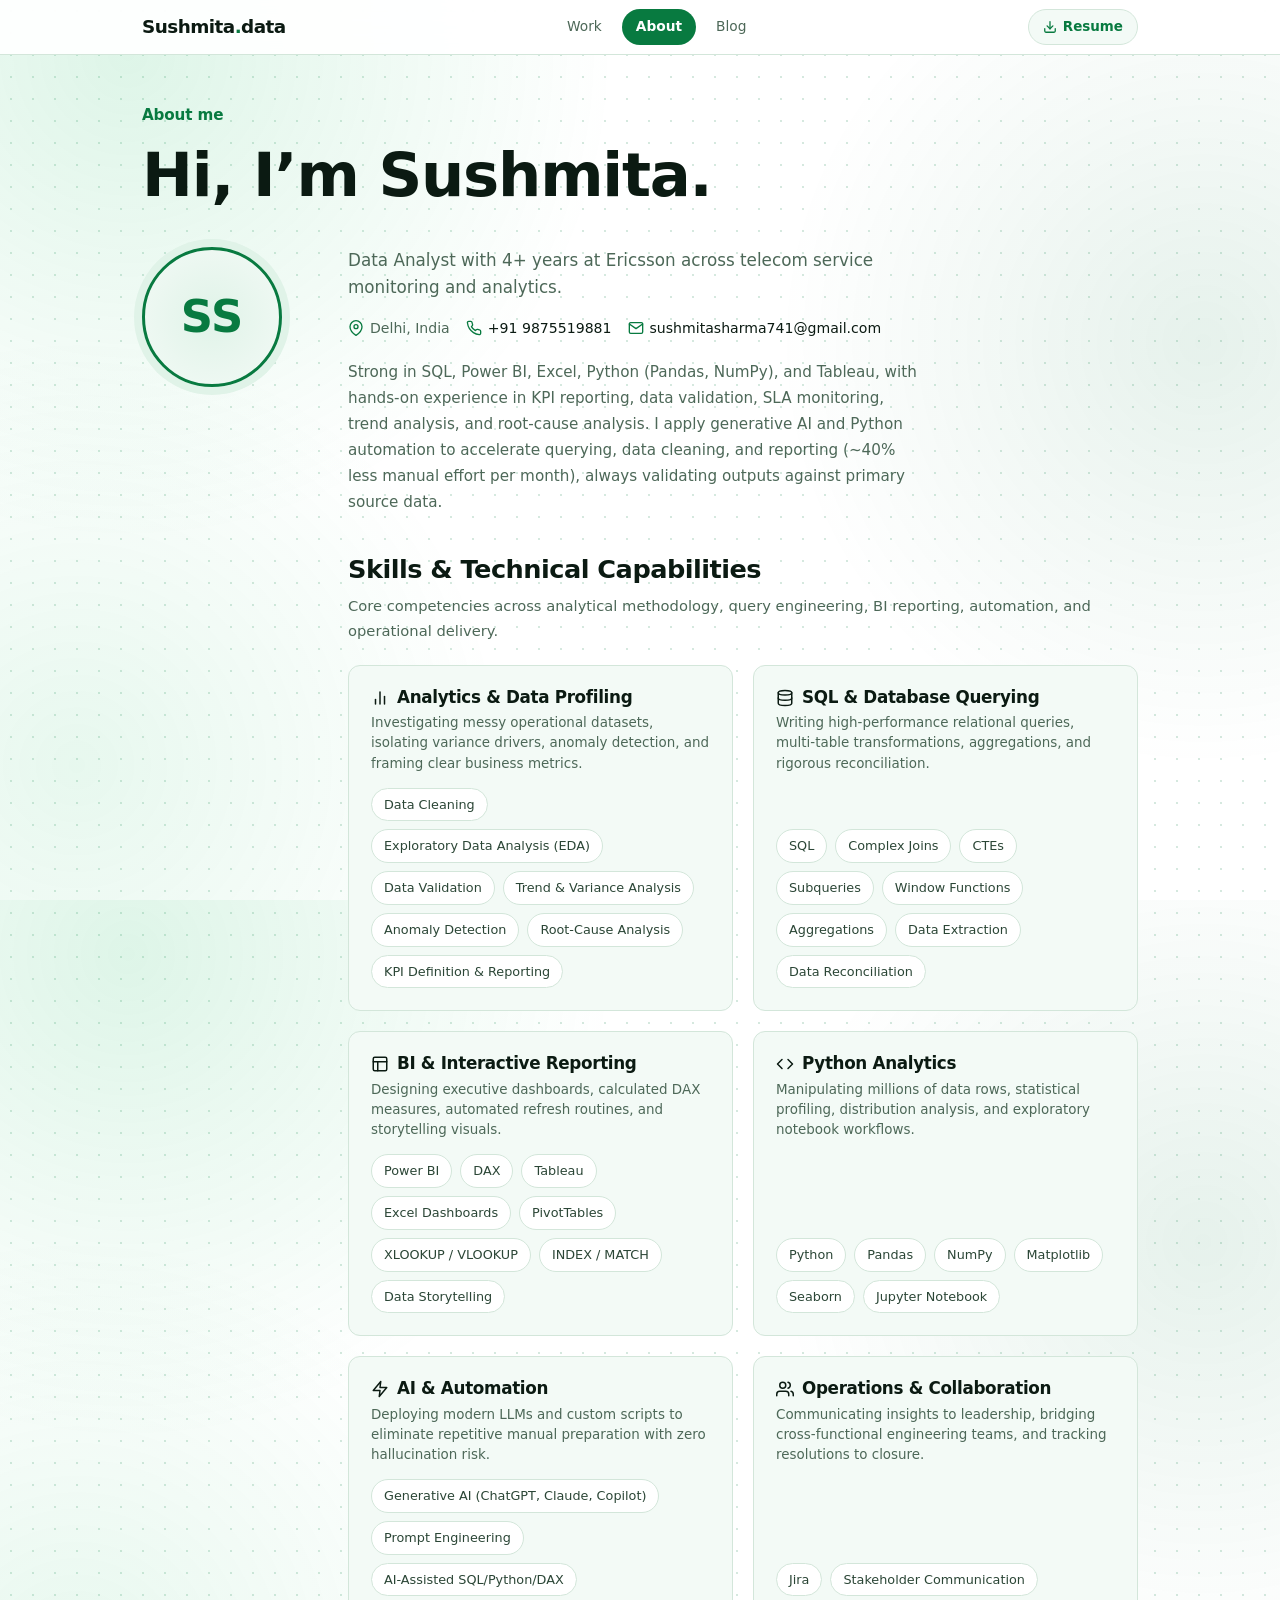
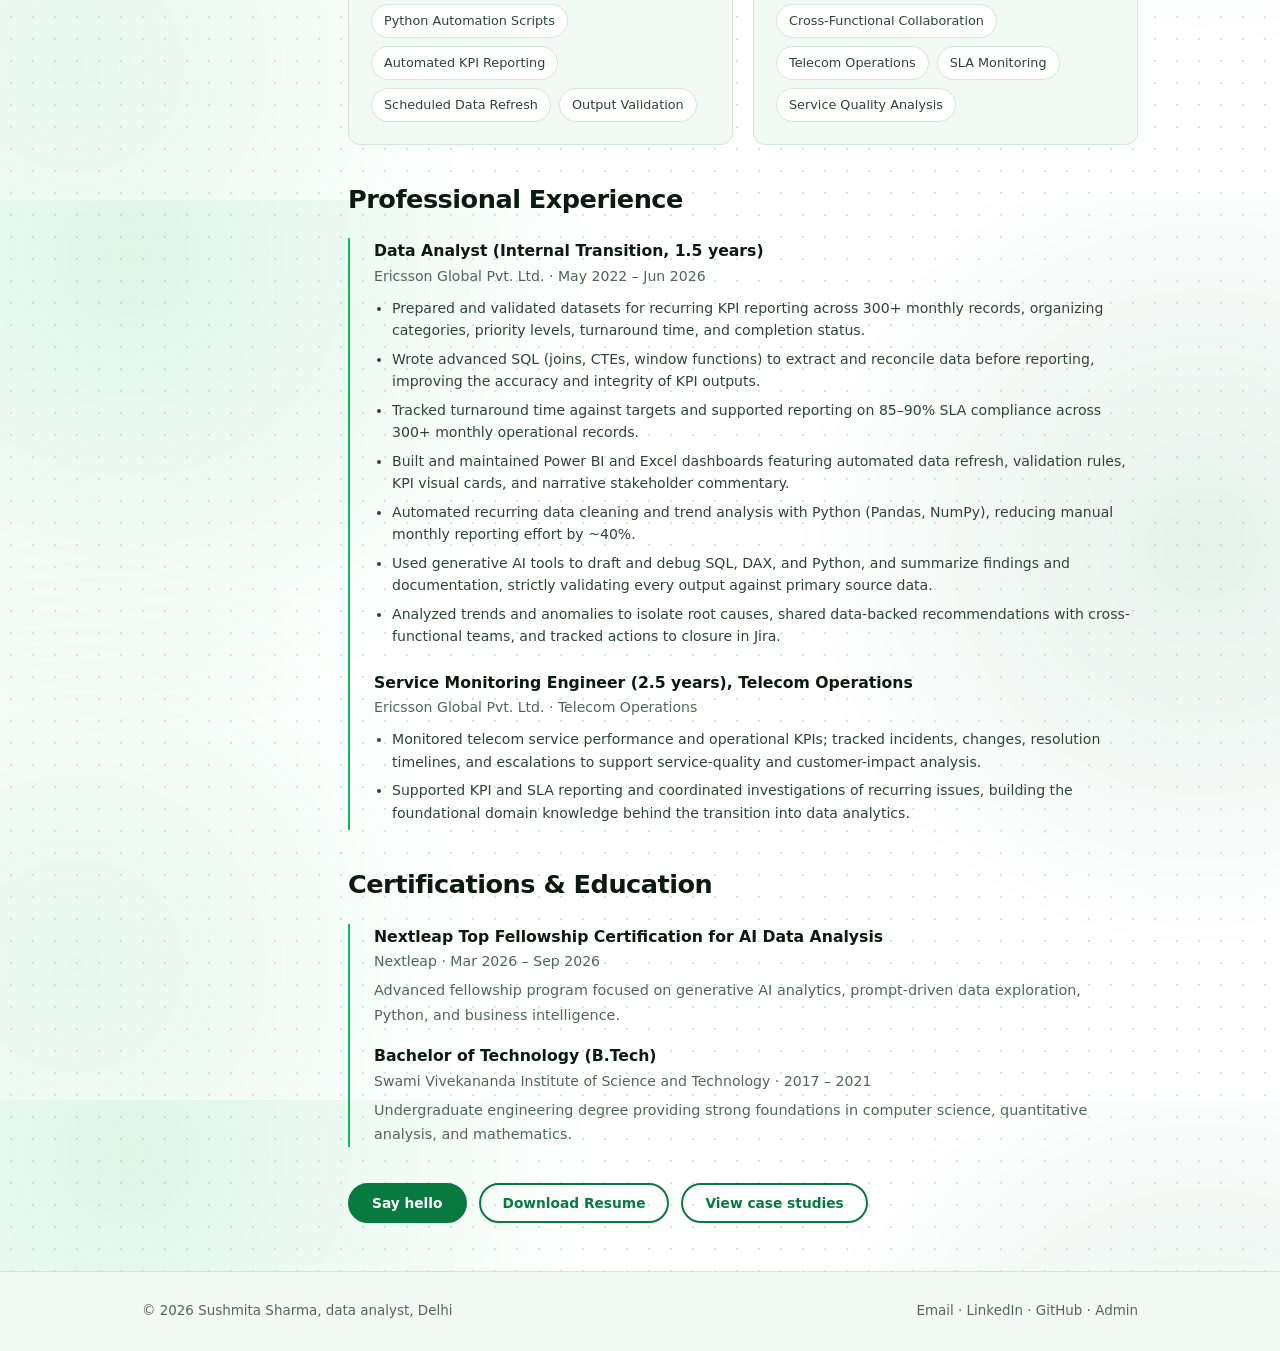
==== about.html @ 07622fa6 "Add files via upload" ====
<!DOCTYPE html>
<html lang="en">
<head>
  <meta charset="utf-8">
  <meta name="viewport" content="width=device-width, initial-scale=1, viewport-fit=cover">
  <title>About Sushmita Sharma | Data Analyst, Delhi</title>
  <meta name="description" content="Professional background of Sushmita Sharma, a Delhi-based Data Analyst with 4+ years at Ericsson specializing in SQL, Power BI, Python, KPI reporting, and AI-assisted automation.">
  <meta name="robots" content="index, follow">
  
  <!-- Security policy -->
  <meta name="referrer" content="strict-origin-when-cross-origin">
  <meta http-equiv="Content-Security-Policy" content="default-src 'self'; script-src 'self'; style-src 'self' 'unsafe-inline'; font-src 'self'; connect-src 'self'; img-src 'self' data: blob:; media-src 'self' blob:; frame-src 'none'; object-src 'none'; base-uri 'self';">

  <!-- Open Graph / Social Meta -->
  <meta property="og:type" content="website">
  <meta property="og:title" content="About Sushmita Sharma | Data Analyst, Delhi">
  <meta property="og:description" content="Professional background of Sushmita Sharma, Data Analyst with 4+ years at Ericsson across telecom service monitoring, SQL, Power BI, Python, and SLA analytics.">
  <meta name="theme-color" content="#ffffff">
  
  <link rel="icon" href="favicon.svg" type="image/svg+xml">
  
  
  <!-- Modular Stylesheets -->
  <link rel="stylesheet" href="css/style.css">
  <link rel="stylesheet" href="css/about.css">
  
  <!-- Structured Data (JSON-LD) -->
  <script type="application/ld+json">
  {
    "@context": "https://schema.org",
    "@type": "Person",
    "name": "Sushmita Sharma",
    "jobTitle": "Data Analyst",
    "email": "mailto:sushmitasharma741@gmail.com",
    "telephone": "+919875519881",
    "address": {
      "@type": "PostalAddress",
      "addressLocality": "Delhi",
      "addressCountry": "IN"
    },
    "worksFor": {
      "@type": "Organization",
      "name": "Ericsson Global Pvt. Ltd."
    },
    "alumniOf": {
      "@type": "EducationalOrganization",
      "name": "Swami Vivekananda Institute of Science and Technology"
    },
    "knowsAbout": [
      "SQL",
      "Power BI",
      "Python",
      "Pandas",
      "NumPy",
      "Tableau",
      "DAX",
      "KPI Reporting",
      "Root-Cause Analysis",
      "SLA Monitoring",
      "Generative AI",
      "Workflow Automation"
    ],
    "sameAs": [
      "https://www.linkedin.com/in/sushmita-sharma-b5aa95200",
      "https://github.com/Sushmita-Sharma1"
    ]
  }
  </script>
</head>
<body>
  <!-- Accessibility Skip Link -->
  <a href="#app" class="skip-link">Skip to main content</a>

  <!-- Global Header -->
  <header>
    <div class="w">
      <a class="logo" href="index.html">Sushmita<b>.</b>data</a>
      <nav aria-label="Main Navigation">
        <a href="index.html">Work</a>
        <a href="about.html" class="on" aria-current="page">About</a>
        <a href="blog.html">Blog</a>
      </nav>
      <a class="btn-download-nav" href="media/docs/Sushmita_Sharma_Data_Analyst_Resume-.pdf" download="Sushmita_Sharma_Data_Analyst_Resume.pdf" target="_blank" rel="noopener noreferrer" title="Download Sushmita Sharma Resume">
        <svg width="14" height="14" viewBox="0 0 24 24" fill="none" stroke="currentColor" stroke-width="2.2" stroke-linecap="round" stroke-linejoin="round" aria-hidden="true"><path d="M21 15v4a2 2 0 0 1-2 2H5a2 2 0 0 1-2-2v-4"/><polyline points="7 10 12 15 17 10"/><line x1="12" y1="15" x2="12" y2="3"/></svg>
        <span>Resume</span>
      </a>
    </div>
  </header>

  <!-- Main Content -->
  <main id="app" tabindex="-1">
    <section class="no-border">
      <div class="w">
        <p class="kick">About me</p>
        <h1 class="about-hero-title">Hi, I’m Sushmita.</h1>
        
        <div class="about">
          <!-- Monogram Badge Avatar -->
          <div class="mono" aria-hidden="true">SS</div>
          
          <div class="about-content">
            <p class="lead">Data Analyst with 4+ years at Ericsson across telecom service monitoring and analytics.</p>
            
            <!-- Quick Contact / Location Metadata -->
            <div class="about-meta-row">
              <span class="about-meta-item">
                <svg width="16" height="16" viewBox="0 0 24 24" fill="none" stroke="currentColor" stroke-width="2" stroke-linecap="round" stroke-linejoin="round" aria-hidden="true"><path d="M21 10c0 7-9 13-9 13s-9-6-9-13a9 9 0 0 1 18 0z"/><circle cx="12" cy="10" r="3"/></svg>
                Delhi, India
              </span>
              <span class="about-meta-item">
                <svg width="16" height="16" viewBox="0 0 24 24" fill="none" stroke="currentColor" stroke-width="2" stroke-linecap="round" stroke-linejoin="round" aria-hidden="true"><path d="M22 16.92v3a2 2 0 0 1-2.18 2 19.79 19.79 0 0 1-8.63-3.07 19.5 19.5 0 0 1-6-6 19.79 19.79 0 0 1-3.07-8.67A2 2 0 0 1 4.11 2h3a2 2 0 0 1 2 1.72 12.84 12.84 0 0 0 .7 2.81 2 2 0 0 1-.45 2.11L8.09 9.91a16 16 0 0 0 6 6l1.27-1.27a2 2 0 0 1 2.11-.45 12.84 12.84 0 0 0 2.81.7A2 2 0 0 1 22 16.92z"/></svg>
                <a href="tel:+919875519881">+91 9875519881</a>
              </span>
              <span class="about-meta-item">
                <svg width="16" height="16" viewBox="0 0 24 24" fill="none" stroke="currentColor" stroke-width="2" stroke-linecap="round" stroke-linejoin="round" aria-hidden="true"><path d="M4 4h16c1.1 0 2 .9 2 2v12c0 1.1-.9 2-2 2H4c-1.1 0-2-.9-2-2V6c0-1.1.9-2 2-2z"/><polyline points="22,6 12,13 2,6"/></svg>
                <a href="mailto:sushmitasharma741@gmail.com">sushmitasharma741@gmail.com</a>
              </span>
            </div>

            <p class="about-bio">Strong in SQL, Power BI, Excel, Python (Pandas, NumPy), and Tableau, with hands-on experience in KPI reporting, data validation, SLA monitoring, trend analysis, and root-cause analysis. I apply generative AI and Python automation to accelerate querying, data cleaning, and reporting (~40% less manual effort per month), always validating outputs against primary source data.</p>

            <!-- Skills Section Matrix (Sectioned with Headings) -->
            <h2 class="about-section-heading">Skills &amp; Technical Capabilities</h2>
            <p class="about-section-subhead">Core competencies across analytical methodology, query engineering, BI reporting, automation, and operational delivery.</p>

            <div class="skills-matrix">
              <!-- Category 1: Analytics -->
              <div class="skill-category-card">
                <h3>
                  <svg width="18" height="18" viewBox="0 0 24 24" fill="none" stroke="currentColor" stroke-width="2" stroke-linecap="round" stroke-linejoin="round" aria-hidden="true"><line x1="18" y1="20" x2="18" y2="10"/><line x1="12" y1="20" x2="12" y2="4"/><line x1="6" y1="20" x2="6" y2="14"/></svg>
                  Analytics &amp; Data Profiling
                </h3>
                <p class="skill-desc">Investigating messy operational datasets, isolating variance drivers, anomaly detection, and framing clear business metrics.</p>
                <div class="chips">
                  <span>Data Cleaning</span>
                  <span>Exploratory Data Analysis (EDA)</span>
                  <span>Data Validation</span>
                  <span>Trend &amp; Variance Analysis</span>
                  <span>Anomaly Detection</span>
                  <span>Root-Cause Analysis</span>
                  <span>KPI Definition &amp; Reporting</span>
                </div>
              </div>

              <!-- Category 2: SQL and Databases -->
              <div class="skill-category-card">
                <h3>
                  <svg width="18" height="18" viewBox="0 0 24 24" fill="none" stroke="currentColor" stroke-width="2" stroke-linecap="round" stroke-linejoin="round" aria-hidden="true"><ellipse cx="12" cy="5" rx="9" ry="3"/><path d="M21 12c0 1.66-4 3-9 3s-9-1.34-9-3"/><path d="M3 5v14c0 1.66 4 3 9 3s9-1.34 9-3V5"/></svg>
                  SQL &amp; Database Querying
                </h3>
                <p class="skill-desc">Writing high-performance relational queries, multi-table transformations, aggregations, and rigorous reconciliation.</p>
                <div class="chips">
                  <span>SQL</span>
                  <span>Complex Joins</span>
                  <span>CTEs</span>
                  <span>Subqueries</span>
                  <span>Window Functions</span>
                  <span>Aggregations</span>
                  <span>Data Extraction</span>
                  <span>Data Reconciliation</span>
                </div>
              </div>

              <!-- Category 3: BI and Reporting -->
              <div class="skill-category-card">
                <h3>
                  <svg width="18" height="18" viewBox="0 0 24 24" fill="none" stroke="currentColor" stroke-width="2" stroke-linecap="round" stroke-linejoin="round" aria-hidden="true"><rect x="3" y="3" width="18" height="18" rx="2"/><path d="M3 9h18"/><path d="M9 21V9"/></svg>
                  BI &amp; Interactive Reporting
                </h3>
                <p class="skill-desc">Designing executive dashboards, calculated DAX measures, automated refresh routines, and storytelling visuals.</p>
                <div class="chips">
                  <span>Power BI</span>
                  <span>DAX</span>
                  <span>Tableau</span>
                  <span>Excel Dashboards</span>
                  <span>PivotTables</span>
                  <span>XLOOKUP / VLOOKUP</span>
                  <span>INDEX / MATCH</span>
                  <span>Data Storytelling</span>
                </div>
              </div>

              <!-- Category 4: Python -->
              <div class="skill-category-card">
                <h3>
                  <svg width="18" height="18" viewBox="0 0 24 24" fill="none" stroke="currentColor" stroke-width="2" stroke-linecap="round" stroke-linejoin="round" aria-hidden="true"><polyline points="16 18 22 12 16 6"/><polyline points="8 6 2 12 8 18"/></svg>
                  Python Analytics
                </h3>
                <p class="skill-desc">Manipulating millions of data rows, statistical profiling, distribution analysis, and exploratory notebook workflows.</p>
                <div class="chips">
                  <span>Python</span>
                  <span>Pandas</span>
                  <span>NumPy</span>
                  <span>Matplotlib</span>
                  <span>Seaborn</span>
                  <span>Jupyter Notebook</span>
                </div>
              </div>

              <!-- Category 5: AI and Automation -->
              <div class="skill-category-card">
                <h3>
                  <svg width="18" height="18" viewBox="0 0 24 24" fill="none" stroke="currentColor" stroke-width="2" stroke-linecap="round" stroke-linejoin="round" aria-hidden="true"><polygon points="13 2 3 14 12 14 11 22 21 10 12 10 13 2"/></svg>
                  AI &amp; Automation
                </h3>
                <p class="skill-desc">Deploying modern LLMs and custom scripts to eliminate repetitive manual preparation with zero hallucination risk.</p>
                <div class="chips">
                  <span>Generative AI (ChatGPT, Claude, Copilot)</span>
                  <span>Prompt Engineering</span>
                  <span>AI-Assisted SQL/Python/DAX</span>
                  <span>Python Automation Scripts</span>
                  <span>Automated KPI Reporting</span>
                  <span>Scheduled Data Refresh</span>
                  <span>Output Validation</span>
                </div>
              </div>

              <!-- Category 6: Executions & Operations -->
              <div class="skill-category-card">
                <h3>
                  <svg width="18" height="18" viewBox="0 0 24 24" fill="none" stroke="currentColor" stroke-width="2" stroke-linecap="round" stroke-linejoin="round" aria-hidden="true"><path d="M17 21v-2a4 4 0 0 0-4-4H5a4 4 0 0 0-4 4v2"/><circle cx="9" cy="7" r="4"/><path d="M23 21v-2a4 4 0 0 0-3-3.87"/><path d="M16 3.13a4 4 0 0 1 0 7.75"/></svg>
                  Operations &amp; Collaboration
                </h3>
                <p class="skill-desc">Communicating insights to leadership, bridging cross-functional engineering teams, and tracking resolutions to closure.</p>
                <div class="chips">
                  <span>Jira</span>
                  <span>Stakeholder Communication</span>
                  <span>Cross-Functional Collaboration</span>
                  <span>Telecom Operations</span>
                  <span>SLA Monitoring</span>
                  <span>Service Quality Analysis</span>
                </div>
              </div>
            </div>

            <!-- Career Experience Timeline -->
            <h2 class="about-section-heading">Professional Experience</h2>
            <div class="tl">
              <!-- Role 1 -->
              <div class="tl-item">
                <div class="tl-role">Data Analyst (Internal Transition, 1.5 years)</div>
                <div class="tl-company">Ericsson Global Pvt. Ltd. &middot; May 2022 &ndash; Jun 2026</div>
                <ul class="tl-bullets">
                  <li>Prepared and validated datasets for recurring KPI reporting across 300+ monthly records, organizing categories, priority levels, turnaround time, and completion status.</li>
                  <li>Wrote advanced SQL (joins, CTEs, window functions) to extract and reconcile data before reporting, improving the accuracy and integrity of KPI outputs.</li>
                  <li>Tracked turnaround time against targets and supported reporting on 85–90% SLA compliance across 300+ monthly operational records.</li>
                  <li>Built and maintained Power BI and Excel dashboards featuring automated data refresh, validation rules, KPI visual cards, and narrative stakeholder commentary.</li>
                  <li>Automated recurring data cleaning and trend analysis with Python (Pandas, NumPy), reducing manual monthly reporting effort by ~40%.</li>
                  <li>Used generative AI tools to draft and debug SQL, DAX, and Python, and summarize findings and documentation, strictly validating every output against primary source data.</li>
                  <li>Analyzed trends and anomalies to isolate root causes, shared data-backed recommendations with cross-functional teams, and tracked actions to closure in Jira.</li>
                </ul>
              </div>

              <!-- Role 2 -->
              <div class="tl-item">
                <div class="tl-role">Service Monitoring Engineer (2.5 years), Telecom Operations</div>
                <div class="tl-company">Ericsson Global Pvt. Ltd. &middot; Telecom Operations</div>
                <ul class="tl-bullets">
                  <li>Monitored telecom service performance and operational KPIs; tracked incidents, changes, resolution timelines, and escalations to support service-quality and customer-impact analysis.</li>
                  <li>Supported KPI and SLA reporting and coordinated investigations of recurring issues, building the foundational domain knowledge behind the transition into data analytics.</li>
                </ul>
              </div>
            </div>

            <!-- Education & Certifications -->
            <h2 class="about-section-heading">Certifications &amp; Education</h2>
            <div class="tl">
              <div class="tl-item">
                <div class="tl-role">Nextleap Top Fellowship Certification for AI Data Analysis</div>
                <div class="tl-company">Nextleap &middot; Mar 2026 &ndash; Sep 2026</div>
                <p class="tl-desc">Advanced fellowship program focused on generative AI analytics, prompt-driven data exploration, Python, and business intelligence.</p>
              </div>
              <div class="tl-item">
                <div class="tl-role">Bachelor of Technology (B.Tech)</div>
                <div class="tl-company">Swami Vivekananda Institute of Science and Technology &middot; 2017 &ndash; 2021</div>
                <p class="tl-desc">Undergraduate engineering degree providing strong foundations in computer science, quantitative analysis, and mathematics.</p>
              </div>
            </div>

            <!-- Action Buttons -->
            <div class="row" style="margin-top: 36px;">
              <a class="btn" href="mailto:sushmitasharma741@gmail.com?subject=Analytics%20Opportunity">Say hello</a>
              <a class="btn o" href="media/docs/Sushmita_Sharma_Data_Analyst_Resume-.pdf" download="Sushmita_Sharma_Data_Analyst_Resume.pdf" target="_blank" rel="noopener noreferrer">Download Resume</a>
              <a class="btn o" href="work.html">View case studies</a>
            </div>
          </div>
        </div>
      </div>
    </section>
  </main>

  <!-- Global Footer -->
  <footer>
    <div class="w">
      <span>&copy; <span id="yr">2026</span> Sushmita Sharma, data analyst, Delhi</span>
      <span>
        <a href="mailto:sushmitasharma741@gmail.com">Email</a> &middot;
        <a href="https://www.linkedin.com/in/sushmita-sharma-b5aa95200" rel="noopener noreferrer" target="_blank">LinkedIn</a> &middot;
        <a href="https://github.com/Sushmita-Sharma1" rel="noopener noreferrer" target="_blank">GitHub</a> &middot;
        <a href="admin.html">Admin</a>
      </span>
    </div>
  </footer>

  <!-- Scripts -->
  <script src="js/app.js" defer></script>
</body>
</html>
---- css/style.css ----
/**
 * Sushmita Sharma Portfolio - Core Design System & Global Styles
 * Architecture: Modular CSS with CSS Custom Properties, Modern Reset, and Fluid Typography
 * Author: Sushmita Sharma (Refactored to Staff Frontend Standard)
 */

/* ==========================================================================
   1. Design Tokens & CSS Variables
   ========================================================================== */
:root {
  /* Color Palette */
  --color-bg: #ffffff;
  --color-surface: #f3faf6;
  --color-surface-hover: #eaf5ef;
  --color-surface-2: #e0f3e8;
  --color-ink: #0b1a12;
  --color-ink-secondary: #2b4636;
  --color-mute: #4d6858;
  --color-line: #d3e6da;
  
  /* Brand Accents */
  --color-primary: #087a40;
  --color-primary-rgb: 8, 122, 64;
  --color-primary-hover: #065e31;
  --color-accent: #12b85a;
  --color-accent-rgb: 18, 184, 90;
  --color-accent-soft: #8fdcb0;

  /* Typography */
  --font-sans: system-ui, -apple-system, 'Segoe UI', Roboto, 'Helvetica Neue', Arial, 'Noto Sans', sans-serif;
  --font-mono: 'SFMono-Regular', Consolas, 'Liberation Mono', Menlo, monospace;
  --line-height-base: 1.7;
  --line-height-heading: 1.15;
  --letter-spacing-tight: -0.02em;

  /* Layout & Spacing */
  --max-width-content: 1040px;
  --max-width-prose: 720px;
  --header-height: 54px;
  --radius-sm: 8px;
  --radius-md: 12px;
  --radius-lg: 16px;
  --radius-xl: 22px;
  --radius-pill: 9999px;

  /* Shadows & Elevation */
  --shadow-sm: 0 2px 8px rgba(8, 122, 64, 0.08);
  --shadow-card: 0 8px 22px -14px rgba(8, 122, 64, 0.4);
  --shadow-card-hover: 0 14px 28px -12px rgba(8, 122, 64, 0.45);

  /* Transitions */
  --transition-fast: 0.15s cubic-bezier(0.4, 0, 0.2, 1);
  --transition-normal: 0.25s cubic-bezier(0.4, 0, 0.2, 1);
  --transition-smooth: 0.4s cubic-bezier(0.16, 1, 0.3, 1);

  /* Safe Area Insets for Modern Mobile Browsers */
  --safe-top: env(safe-area-inset-top, 0px);
  --safe-bottom: env(safe-area-inset-bottom, 0px);

  color-scheme: light;
}

/* ==========================================================================
   2. Modern Reset & Base Rules
   ========================================================================== */
*,
*::before,
*::after {
  box-sizing: border-box;
  margin: 0;
  padding: 0;
}

html {
  height: 100%;
  font-size: 16px;
  scroll-behavior: smooth;
  scroll-padding-top: calc(var(--header-height) + 24px + var(--safe-top));
  -webkit-text-size-adjust: 100%;
  padding-top: var(--safe-top);
  padding-bottom: var(--safe-bottom);
}

body {
  min-height: 100%;
  display: flex;
  flex-direction: column;
  background-color: var(--color-bg);
  background-image: 
    radial-gradient(circle at 10% 6%, rgba(var(--color-accent-rgb), 0.14), transparent 34%),
    radial-gradient(circle at 94% 38%, rgba(var(--color-primary-rgb), 0.10), transparent 32%),
    radial-gradient(circle at 6% 85%, rgba(var(--color-accent-rgb), 0.10), transparent 30%),
    radial-gradient(rgba(var(--color-primary-rgb), 0.17) 1px, transparent 1.2px);
  background-position: 0 0;
  background-size: auto, auto, auto, 22px 22px;
  color: var(--color-ink);
  font-family: var(--font-sans);
  font-size: 0.92rem;
  font-weight: 400;
  line-height: var(--line-height-base);
  text-rendering: optimizeLegibility;
  -webkit-font-smoothing: antialiased;
  -moz-osx-font-smoothing: grayscale;
}

/* Status bar protector on mobile */
body::before {
  content: "";
  position: fixed;
  inset: 0 0 auto;
  height: var(--safe-top);
  background: var(--color-bg);
  z-index: 100;
}

/* ==========================================================================
   3. Accessible Skip Link
   ========================================================================== */
.skip-link {
  position: absolute;
  top: -100px;
  left: 16px;
  background: var(--color-primary);
  color: #ffffff;
  padding: 8px 16px;
  border-radius: var(--radius-sm);
  font-weight: 600;
  font-size: 0.88rem;
  text-decoration: none;
  z-index: 999;
  transition: top var(--transition-fast);
}

.skip-link:focus {
  top: 16px;
  outline: 3px solid var(--color-accent);
  outline-offset: 2px;
}

/* Screen reader only utility */
.sr-only {
  position: absolute;
  width: 1px;
  height: 1px;
  padding: 0;
  margin: -1px;
  overflow: hidden;
  clip: rect(0, 0, 0, 0);
  white-space: nowrap;
  border: 0;
}

/* ==========================================================================
   4. Typography & Common Elements
   ========================================================================== */
h1, h2, h3, h4, h5, h6 {
  color: var(--color-ink);
  font-family: var(--font-sans);
  font-weight: 700;
  line-height: var(--line-height-heading);
  letter-spacing: var(--letter-spacing-tight);
}

h1 {
  font-size: clamp(1.9rem, 4.6vw, 3.2rem);
  font-weight: 800;
  max-width: 15em;
  margin-bottom: 12px;
}

h1.full-width {
  max-width: none;
}

h1 em {
  font-style: normal;
  color: var(--color-primary);
}

h2 {
  font-size: clamp(1.4rem, 3vw, 2rem);
  margin-bottom: 10px;
}

h3 {
  font-size: 1.25rem;
}

p {
  margin-bottom: 1rem;
}

p:last-child {
  margin-bottom: 0;
}

a {
  color: var(--color-primary);
  text-decoration: none;
  transition: color var(--transition-fast);
}

a:hover {
  color: var(--color-primary-hover);
}

:focus-visible {
  outline: 3px solid var(--color-primary);
  outline-offset: 3px;
}

/* Kicker / Subtitle */
.kick {
  color: var(--color-primary);
  font-weight: 600;
  font-size: 0.95rem;
  text-transform: none;
  letter-spacing: -0.01em;
  margin-bottom: 12px;
}

/* Lead paragraph */
.lead {
  font-size: 1.05rem;
  color: var(--color-mute);
  max-width: 34em;
  line-height: 1.6;
  margin-top: 14px;
  margin-bottom: 0;
}

.note {
  color: var(--color-mute);
  font-size: 0.9rem;
  line-height: 1.5;
}

/* ==========================================================================
   5. Layout & Containers
   ========================================================================== */
.w {
  width: 100%;
  max-width: var(--max-width-content);
  margin-left: auto;
  margin-right: auto;
  padding-left: 22px;
  padding-right: 22px;
}

#app {
  flex: 1 0 auto;
  outline: none;
}

section {
  padding: 48px 0;
  border-top: 1px solid var(--line, var(--color-line));
}

section.no-border,
section:first-of-type {
  border-top: 0;
}

.row {
  display: flex;
  gap: 12px;
  flex-wrap: wrap;
  align-items: center;
  margin-top: 24px;
}

/* ==========================================================================
   6. Header & Navigation
   ========================================================================== */
header {
  position: sticky;
  top: var(--safe-top);
  z-index: 50;
  background: rgba(255, 255, 255, 0.92);
  backdrop-filter: blur(12px);
  -webkit-backdrop-filter: blur(12px);
  border-bottom: 1px solid var(--color-line);
  transition: border-color var(--transition-fast);
}

header .w {
  display: flex;
  justify-content: space-between;
  align-items: center;
  height: var(--header-height);
}

.logo {
  font-weight: 800;
  font-size: 1.15rem;
  color: var(--color-ink);
  letter-spacing: -0.03em;
  text-decoration: none;
}

.logo b {
  color: var(--color-primary);
}

nav {
  display: flex;
  align-items: center;
  gap: 6px;
}

nav a {
  padding: 6px 14px;
  border-radius: var(--radius-pill);
  color: var(--color-mute);
  text-decoration: none;
  font-weight: 500;
  font-size: 0.86rem;
  transition: all var(--transition-fast);
}

nav a:hover {
  color: #ffffff;
  background: var(--color-primary);
}

nav a.on,
nav a[aria-current="page"] {
  color: #ffffff;
  background: var(--color-primary);
  font-weight: 600;
}

.btn-download-nav {
  display: inline-flex;
  align-items: center;
  gap: 6px;
  padding: 6px 14px;
  border-radius: var(--radius-pill);
  background: var(--color-surface);
  color: var(--color-primary);
  border: 1.5px solid var(--color-line);
  font-family: var(--font-sans);
  font-size: 0.84rem;
  font-weight: 600;
  text-decoration: none;
  transition: all var(--transition-fast);
  white-space: nowrap;
}

.btn-download-nav:hover {
  background: var(--color-primary);
  color: #ffffff;
  border-color: var(--color-primary);
  box-shadow: 0 4px 12px rgba(var(--color-primary-rgb), 0.22);
  transform: translateY(-1px);
}

.btn-download-nav svg {
  transition: transform var(--transition-fast);
}

.btn-download-nav:hover svg {
  transform: translateY(1.5px);
}

/* ==========================================================================
   7. Buttons & Form Controls
   ========================================================================== */
.btn,
button {
  font-family: var(--font-sans);
  font-size: 0.86rem;
  font-weight: 600;
  cursor: pointer;
  border-radius: var(--radius-pill);
  padding: 10px 22px;
  border: 2px solid var(--color-primary);
  background: var(--color-primary);
  color: #ffffff;
  text-decoration: none;
  display: inline-flex;
  align-items: center;
  justify-content: center;
  gap: 8px;
  line-height: 1.2;
  transition: background-color var(--transition-fast), border-color var(--transition-fast), color var(--transition-fast), transform var(--transition-fast);
}

.btn:hover,
button:hover:not(:disabled) {
  background: var(--color-primary-hover);
  border-color: var(--color-primary-hover);
  color: #ffffff;
}

.btn.o,
button.o,
.btn--outline {
  background: transparent;
  color: var(--color-primary);
}

.btn.o:hover,
button.o:hover:not(:disabled),
.btn--outline:hover {
  background: var(--color-primary);
  color: #ffffff;
}

button:disabled {
  opacity: 0.55;
  cursor: not-allowed;
}

/* Form Styles */
form {
  display: grid;
  gap: 16px;
  max-width: var(--max-width-prose);
}

label {
  font-weight: 500;
  font-size: 0.9rem;
  display: grid;
  gap: 6px;
  color: var(--color-ink);
}

input,
select,
textarea {
  font-family: var(--font-sans);
  font-size: 0.96rem;
  background: var(--color-surface);
  color: var(--color-ink);
  border: 1px solid var(--color-line);
  border-radius: var(--radius-md);
  padding: 11px 14px;
  width: 100%;
  transition: border-color var(--transition-fast), box-shadow var(--transition-fast);
}

input:focus,
select:focus,
textarea:focus {
  outline: none;
  border-color: var(--color-primary);
  box-shadow: 0 0 0 3px rgba(var(--color-primary-rgb), 0.15);
}

textarea {
  min-height: 180px;
  resize: vertical;
}

/* ==========================================================================
   8. Cards & Chips
   ========================================================================== */
.grid {
  display: grid;
  grid-template-columns: repeat(auto-fill, minmax(280px, 1fr));
  gap: 20px;
  margin-top: 24px;
}

.card {
  display: flex;
  flex-direction: column;
  background: var(--color-surface);
  border: 1px solid var(--color-line);
  border-radius: var(--radius-lg);
  padding: 22px;
  text-decoration: none;
  color: var(--color-ink);
  transition: border-color var(--transition-normal), transform var(--transition-normal), box-shadow var(--transition-normal);
  position: relative;
  overflow: hidden;
  box-shadow: var(--shadow-card);
}

.card::before {
  content: "";
  position: absolute;
  left: 0;
  top: 0;
  height: 3px;
  width: 36%;
  background: linear-gradient(90deg, var(--color-primary), transparent);
  transition: width var(--transition-smooth);
}

.card:hover {
  border-color: var(--color-primary);
  transform: translateY(-4px);
  box-shadow: var(--shadow-card-hover);
}

.card:hover::before {
  width: 100%;
}

.card small {
  color: var(--color-primary);
  font-weight: 600;
  font-size: 0.82rem;
  letter-spacing: -0.01em;
}

.card h3 {
  font-size: 1.15rem;
  margin: 8px 0;
  line-height: 1.3;
}

.card p {
  color: var(--color-mute);
  font-size: 0.88rem;
  line-height: 1.5;
  margin: 0 0 16px;
  flex-grow: 1;
}

.chips {
  display: flex;
  flex-wrap: wrap;
  gap: 6px;
  margin-top: auto;
}

.chips span {
  font-size: 0.76rem;
  font-weight: 500;
  padding: 3px 10px;
  border-radius: var(--radius-pill);
  background: var(--color-surface-2);
  color: var(--color-primary);
}

/* ==========================================================================
   9. Footer
   ========================================================================== */
footer {
  border-top: 1px solid var(--color-line);
  background: var(--color-surface);
  padding: 28px 0;
  color: var(--color-mute);
  font-size: 0.84rem;
  margin-top: auto;
}

footer .w {
  display: flex;
  justify-content: space-between;
  align-items: center;
  flex-wrap: wrap;
  gap: 14px;
}

footer a {
  color: var(--color-mute);
  text-decoration: none;
  transition: color var(--transition-fast);
}

footer a:hover {
  color: var(--color-primary);
}

/* ==========================================================================
   10. Responsive & Accessibility Queries
   ========================================================================== */
@media (max-width: 820px) {
  header .w {
    height: auto;
    padding-top: 10px;
    padding-bottom: 10px;
    flex-wrap: wrap;
    gap: 8px;
  }

  .grid {
    grid-template-columns: 1fr;
  }
}

@media (prefers-reduced-motion: reduce) {
  html {
    scroll-behavior: auto;
  }

  *,
  *::before,
  *::after {
    animation-duration: 0.01ms !important;
    animation-iteration-count: 1 !important;
    transition-duration: 0.01ms !important;
    scroll-behavior: auto !important;
  }
}
---- css/about.css ----
/**
 * Sushmita Sharma Portfolio - About Page Styles
 * Styles for Profile Grid, Monogram Badge, Career Timeline, and Skills Matrix
 */

/* ==========================================================================
   1. About Layout
   ========================================================================== */
.about-hero-title {
  font-size: clamp(2.2rem, 5vw, 3.8rem);
  font-weight: 800;
  max-width: none;
}

.about {
  display: grid;
  grid-template-columns: 170px 1fr;
  gap: 36px;
  align-items: start;
  margin-top: 36px;
}

.about-content .lead {
  margin-top: 0;
  margin-bottom: 16px;
}

.about-bio {
  color: var(--color-mute);
  max-width: 38em;
  font-size: 0.95rem;
  margin-bottom: 24px;
}

/* ==========================================================================
   2. Monogram Badge
   ========================================================================== */
.mono {
  width: 140px;
  height: 140px;
  border-radius: 50%;
  border: 3px solid var(--color-primary);
  box-shadow: 0 0 0 8px var(--color-surface-2);
  display: grid;
  place-items: center;
  font-size: 2.8rem;
  font-weight: 800;
  color: var(--color-primary);
  background: radial-gradient(circle, var(--color-surface-2), var(--color-surface));
  user-select: none;
}

/* ==========================================================================
   3. Career Timeline
   ========================================================================== */
.tl {
  border-left: 2px solid var(--color-accent);
  padding-left: 24px;
  margin-top: 24px;
  margin-bottom: 32px;
  display: grid;
  gap: 16px;
}

.tl-item {
  position: relative;
}

.tl-role {
  color: var(--color-ink);
  font-weight: 600;
  font-size: 0.98rem;
}

.tl-company {
  color: var(--color-mute);
  font-size: 0.88rem;
  margin-bottom: 4px;
}

.tl-desc {
  color: var(--color-mute);
  font-size: 0.9rem;
  margin: 0;
}

.tl-bullets {
  margin: 8px 0 0 18px;
  padding: 0;
  color: var(--color-ink-secondary);
  font-size: 0.88rem;
  line-height: 1.6;
}

.tl-bullets li {
  margin-bottom: 6px;
}

.about-meta-row {
  display: flex;
  flex-wrap: wrap;
  gap: 16px;
  margin-bottom: 20px;
  font-size: 0.88rem;
  color: var(--color-mute);
}

.about-meta-item {
  display: inline-flex;
  align-items: center;
  gap: 6px;
}

.about-meta-item svg {
  color: var(--color-primary);
  flex-shrink: 0;
}

.about-meta-item a {
  color: var(--color-ink);
  text-decoration: none;
}

.about-meta-item a:hover {
  color: var(--color-primary);
  text-decoration: underline;
}

/* ==========================================================================
   4. Toolkit & Skills Matrix
   ========================================================================== */
.about-section-heading {
  font-size: 1.6rem;
  font-weight: 700;
  margin-top: 40px;
  margin-bottom: 8px;
  color: var(--color-ink);
}

.about-section-subhead {
  color: var(--color-mute);
  font-size: 0.92rem;
  margin-bottom: 22px;
}

.skills-matrix {
  display: grid;
  grid-template-columns: repeat(auto-fit, minmax(280px, 1fr));
  gap: 20px;
  margin-bottom: 36px;
}

.skill-category-card {
  background: var(--color-surface);
  border: 1px solid var(--color-line);
  border-radius: var(--radius-md);
  padding: 22px;
  transition: all var(--transition-fast);
  display: flex;
  flex-direction: column;
}

.skill-category-card:hover {
  border-color: var(--color-primary);
  background: #ffffff;
  box-shadow: 0 6px 18px rgba(8, 122, 64, 0.08);
  transform: translateY(-2px);
}

.skill-category-card h3 {
  font-size: 1.05rem;
  font-weight: 700;
  color: var(--color-ink);
  margin-bottom: 6px;
  display: flex;
  align-items: center;
  gap: 8px;
}

.skill-category-card .skill-desc {
  font-size: 0.84rem;
  color: var(--color-mute);
  margin-bottom: 14px;
  line-height: 1.5;
  flex-grow: 1;
}

.skill-category-card .chips {
  display: flex;
  flex-wrap: wrap;
  gap: 8px;
}

.skill-category-card .chips span {
  padding: 5px 12px;
  font-size: 0.8rem;
  font-weight: 500;
  background: #ffffff;
  border: 1px solid var(--color-line);
  border-radius: var(--radius-pill);
  color: var(--color-ink-secondary);
  transition: all var(--transition-fast);
}

.skill-category-card:hover .chips span {
  background: var(--color-surface);
}

.skill-category-card .chips span:hover {
  border-color: var(--color-primary);
  color: var(--color-primary);
  background: #ffffff;
}

.chips.skills {
  margin-bottom: 32px;
}

.chips.skills span {
  padding: 6px 14px;
  font-size: 0.82rem;
  font-weight: 500;
}

/* ==========================================================================
   5. Responsive
   ========================================================================== */
@media (max-width: 820px) {
  .about {
    grid-template-columns: 1fr;
    gap: 24px;
  }

  .mono {
    margin: 0 auto;
  }
}

@media (max-width: 480px) {
  .skills-matrix {
    grid-template-columns: 1fr;
    gap: 16px;
  }

  .skill-category-card {
    padding: 16px;
  }

  .about-meta-row {
    flex-direction: column;
    gap: 8px;
  }
}
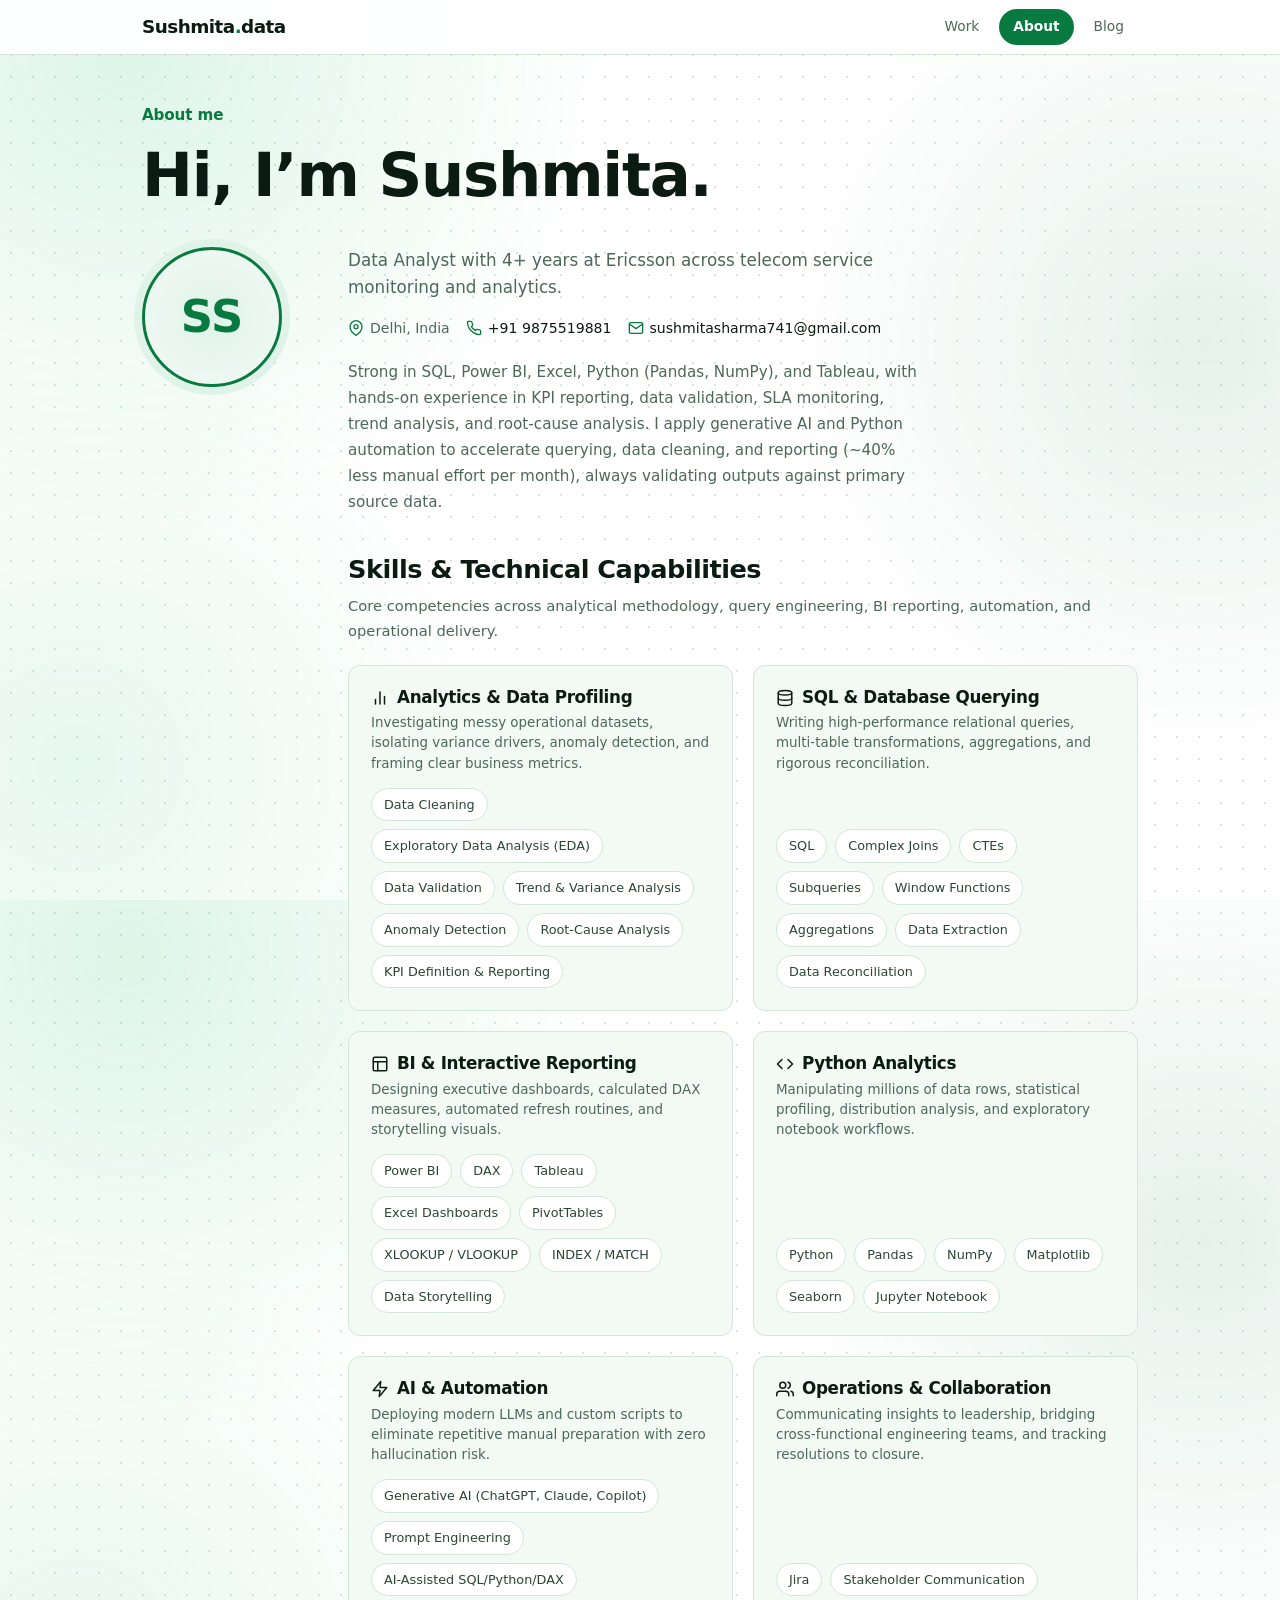
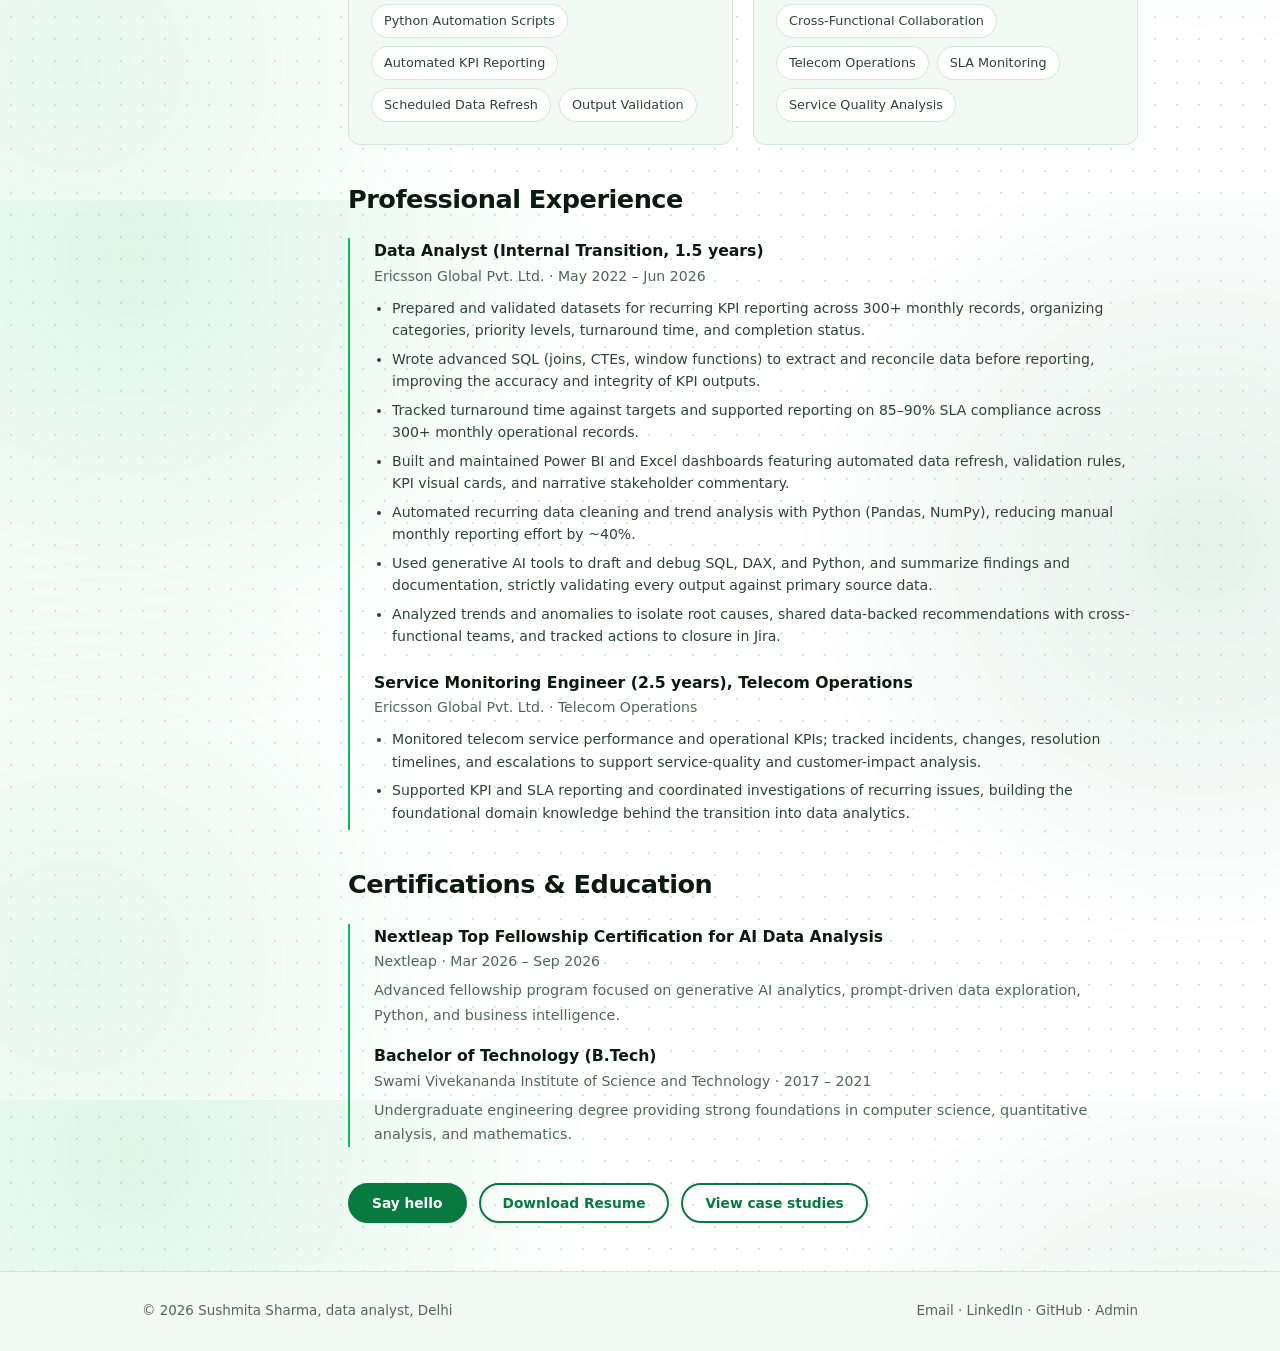
==== commit 52d615a9: "Update about.html" ====
--- a/about.html
+++ b/about.html
@@ -80,10 +80,10 @@
         <a href="about.html" class="on" aria-current="page">About</a>
         <a href="blog.html">Blog</a>
       </nav>
-      <a class="btn-download-nav" href="media/docs/Sushmita_Sharma_Data_Analyst_Resume-.pdf" download="Sushmita_Sharma_Data_Analyst_Resume.pdf" target="_blank" rel="noopener noreferrer" title="Download Sushmita Sharma Resume">
+      <!-- <a class="btn-download-nav" href="media/Sushmita_Sharma_Data_Analyst.pdf" target="_blank" rel="noopener noreferrer" title="Download Sushmita Sharma Resume">
         <svg width="14" height="14" viewBox="0 0 24 24" fill="none" stroke="currentColor" stroke-width="2.2" stroke-linecap="round" stroke-linejoin="round" aria-hidden="true"><path d="M21 15v4a2 2 0 0 1-2 2H5a2 2 0 0 1-2-2v-4"/><polyline points="7 10 12 15 17 10"/><line x1="12" y1="15" x2="12" y2="3"/></svg>
         <span>Resume</span>
-      </a>
+      </a> -->
     </div>
   </header>
 
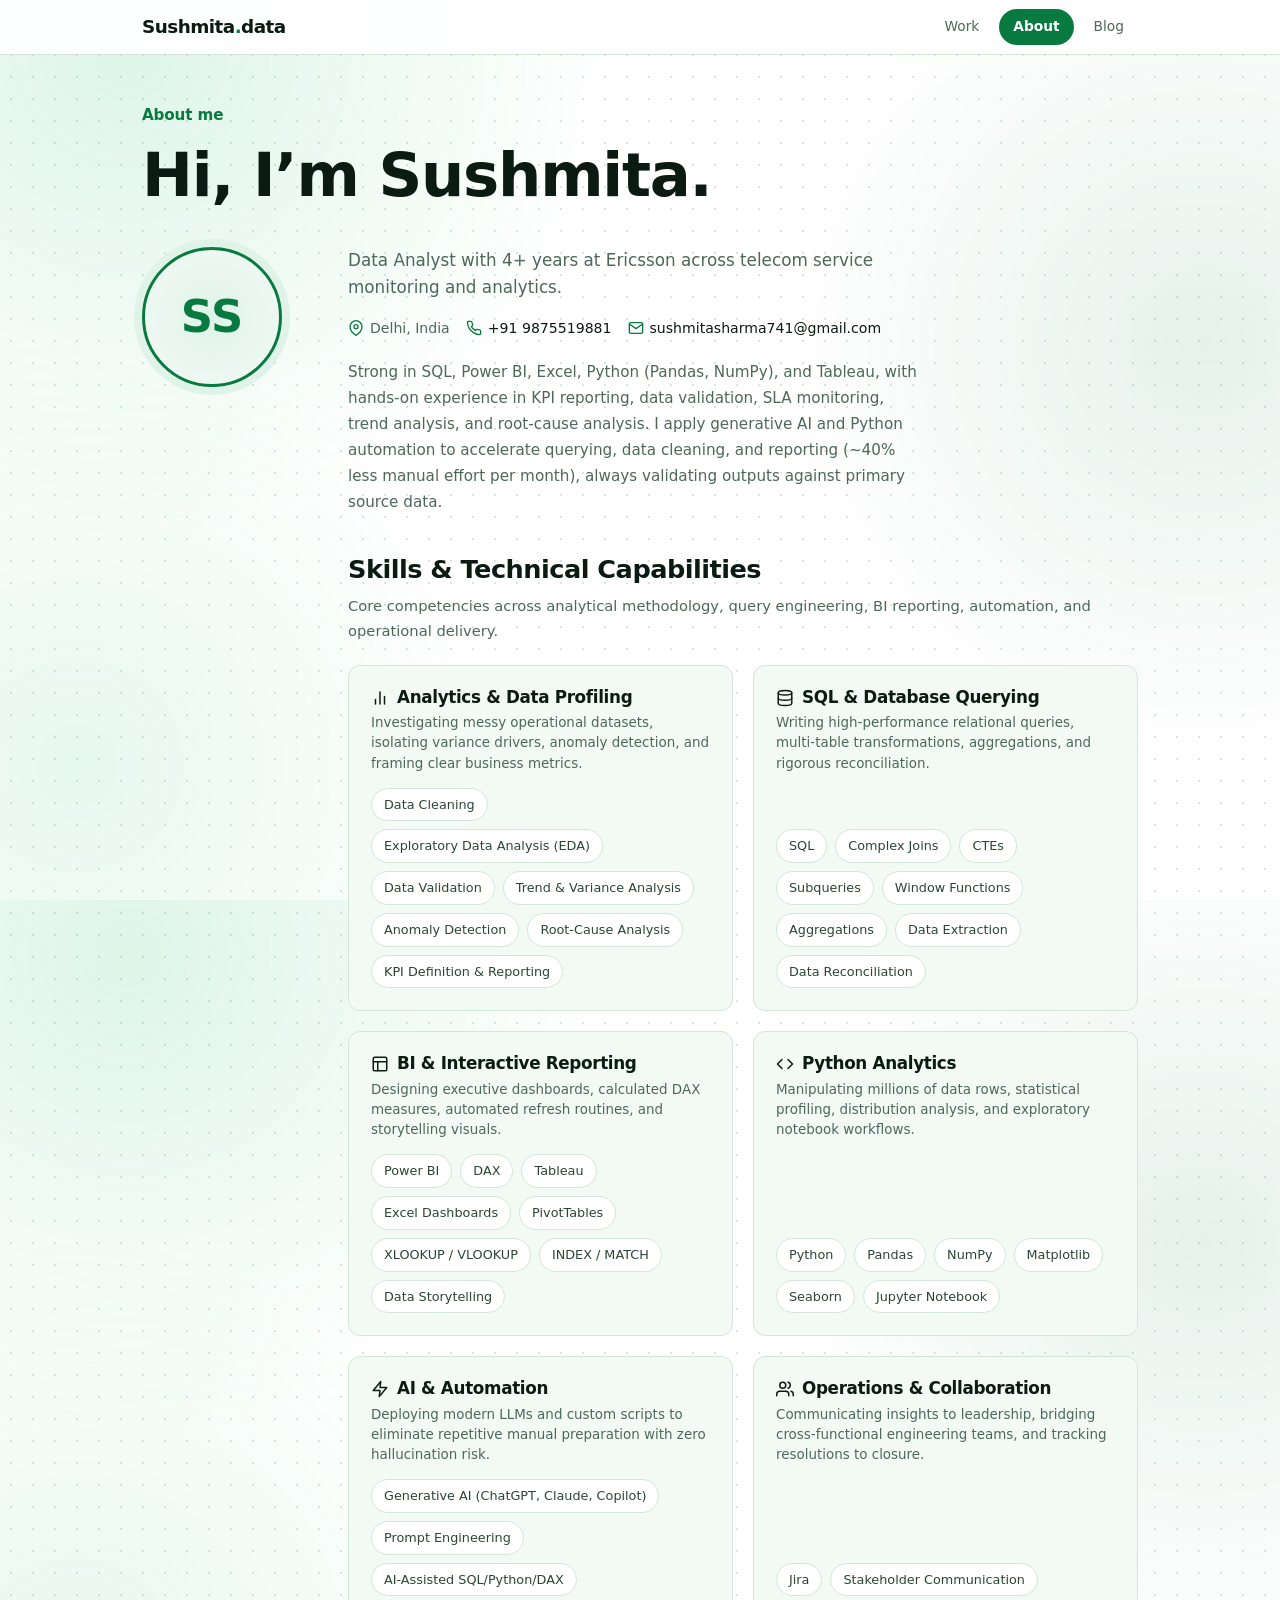
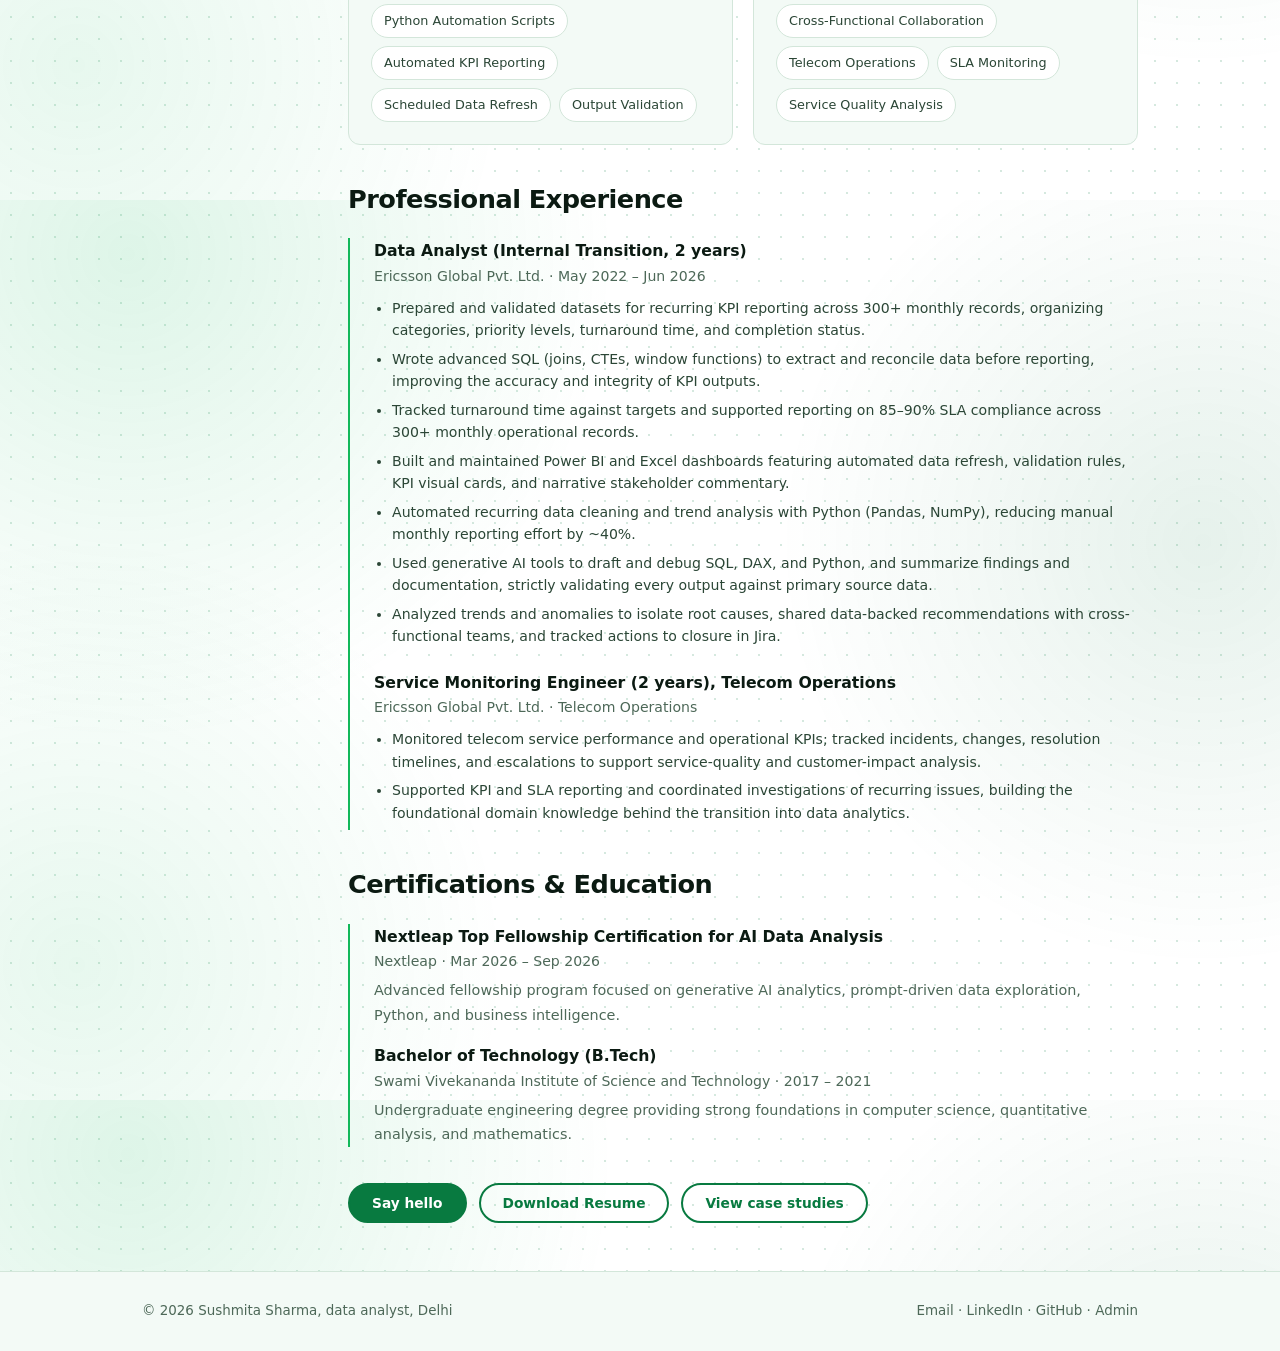
==== commit 4ace00f4: "Update about.html" ====
--- a/about.html
+++ b/about.html
@@ -238,7 +238,7 @@
             <div class="tl">
               <!-- Role 1 -->
               <div class="tl-item">
-                <div class="tl-role">Data Analyst (Internal Transition, 1.5 years)</div>
+                <div class="tl-role">Data Analyst (Internal Transition, 2 years)</div>
                 <div class="tl-company">Ericsson Global Pvt. Ltd. &middot; May 2022 &ndash; Jun 2026</div>
                 <ul class="tl-bullets">
                   <li>Prepared and validated datasets for recurring KPI reporting across 300+ monthly records, organizing categories, priority levels, turnaround time, and completion status.</li>
@@ -253,7 +253,7 @@
 
               <!-- Role 2 -->
               <div class="tl-item">
-                <div class="tl-role">Service Monitoring Engineer (2.5 years), Telecom Operations</div>
+                <div class="tl-role">Service Monitoring Engineer (2 years), Telecom Operations</div>
                 <div class="tl-company">Ericsson Global Pvt. Ltd. &middot; Telecom Operations</div>
                 <ul class="tl-bullets">
                   <li>Monitored telecom service performance and operational KPIs; tracked incidents, changes, resolution timelines, and escalations to support service-quality and customer-impact analysis.</li>
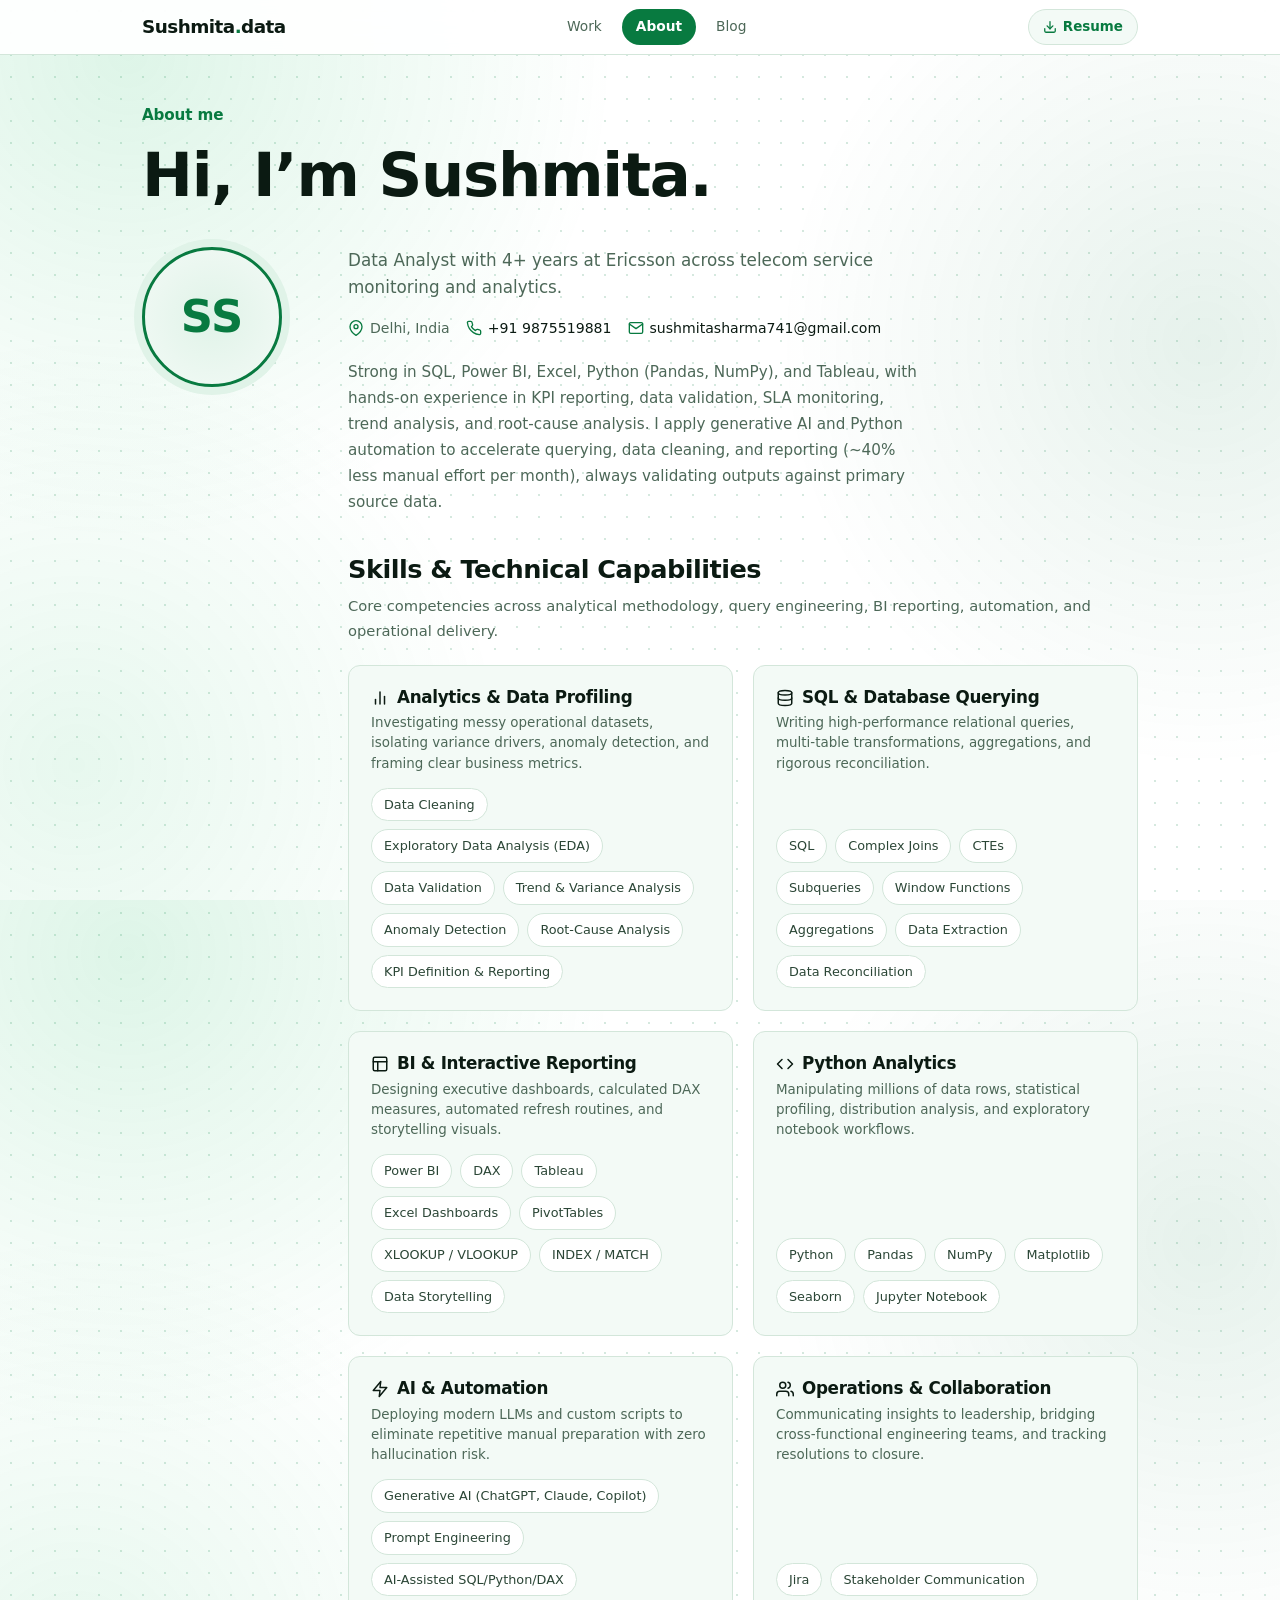
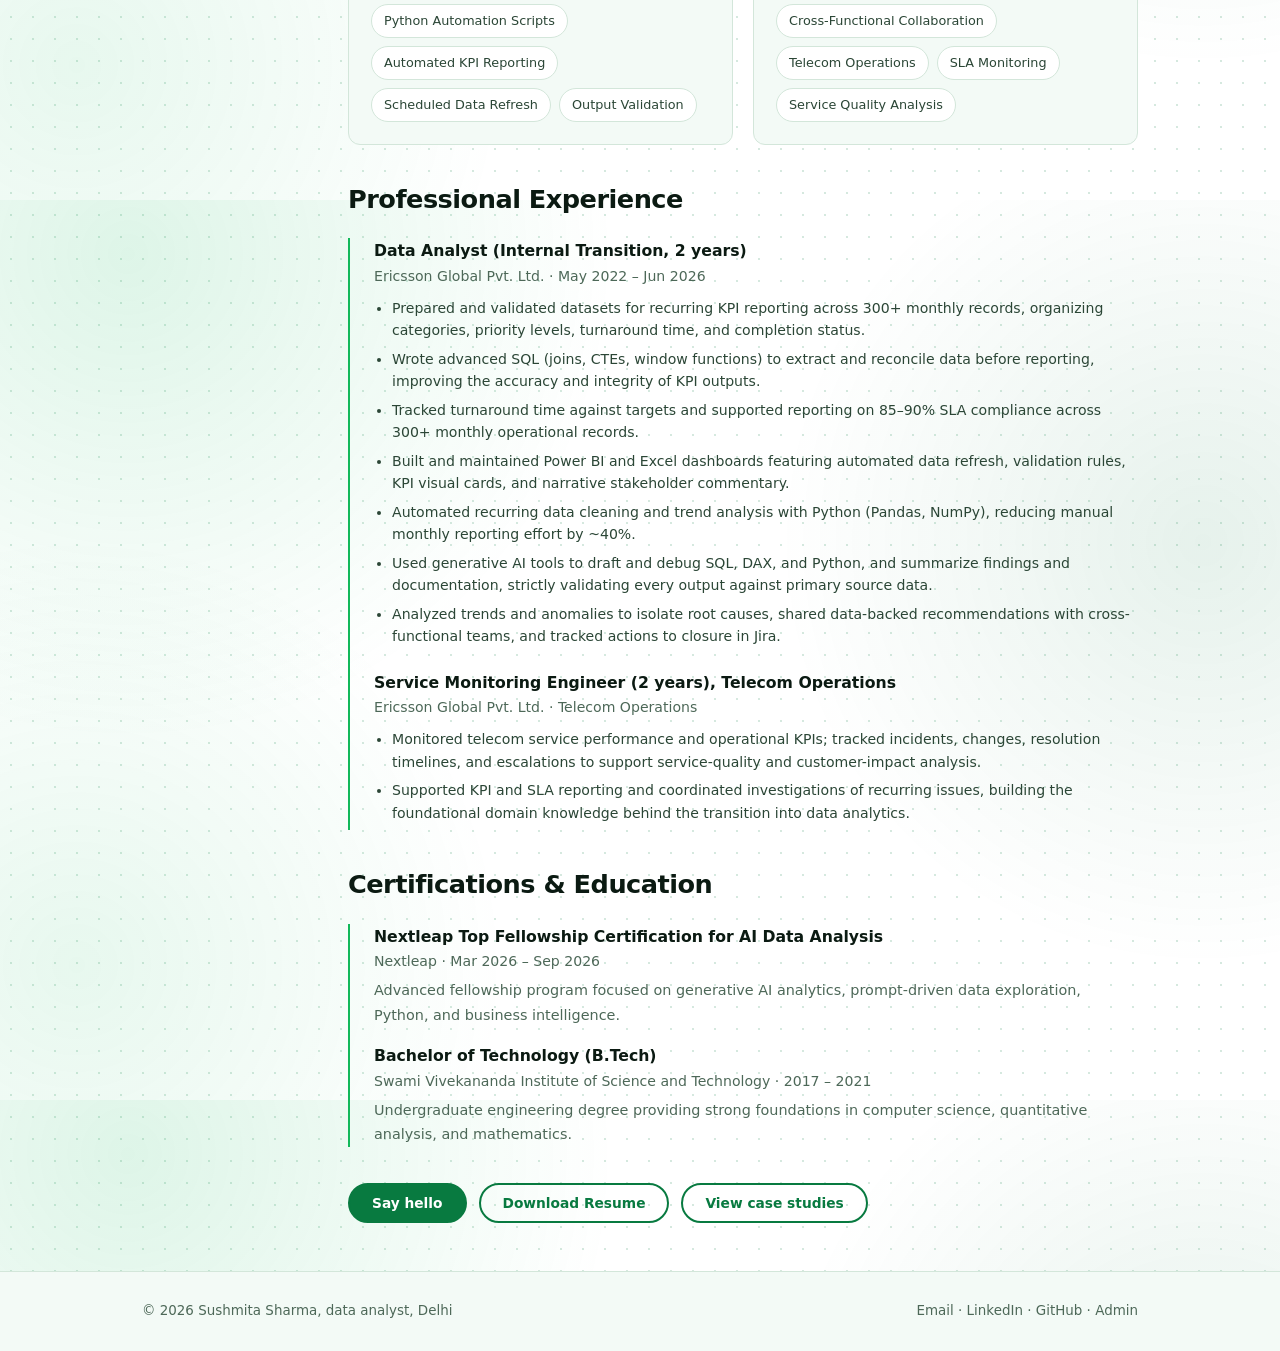
==== commit 8d7d8486: "Update about.html" ====
--- a/about.html
+++ b/about.html
@@ -80,10 +80,10 @@
         <a href="about.html" class="on" aria-current="page">About</a>
         <a href="blog.html">Blog</a>
       </nav>
-      <!-- <a class="btn-download-nav" href="media/Sushmita_Sharma_Data_Analyst.pdf" target="_blank" rel="noopener noreferrer" title="Download Sushmita Sharma Resume">
+      <a class="btn-download-nav" href="media/Sushmita_Sharma_Data_Analyst.pdf" target="_blank" rel="noopener noreferrer" title="Download Sushmita Sharma Resume">
         <svg width="14" height="14" viewBox="0 0 24 24" fill="none" stroke="currentColor" stroke-width="2.2" stroke-linecap="round" stroke-linejoin="round" aria-hidden="true"><path d="M21 15v4a2 2 0 0 1-2 2H5a2 2 0 0 1-2-2v-4"/><polyline points="7 10 12 15 17 10"/><line x1="12" y1="15" x2="12" y2="3"/></svg>
         <span>Resume</span>
-      </a> -->
+      </a>
     </div>
   </header>
 
@@ -159,6 +159,7 @@
                   <span>Data Extraction</span>
                   <span>Data Reconciliation</span>
                 </div>
+                
               </div>
 
               <!-- Category 3: BI and Reporting -->
